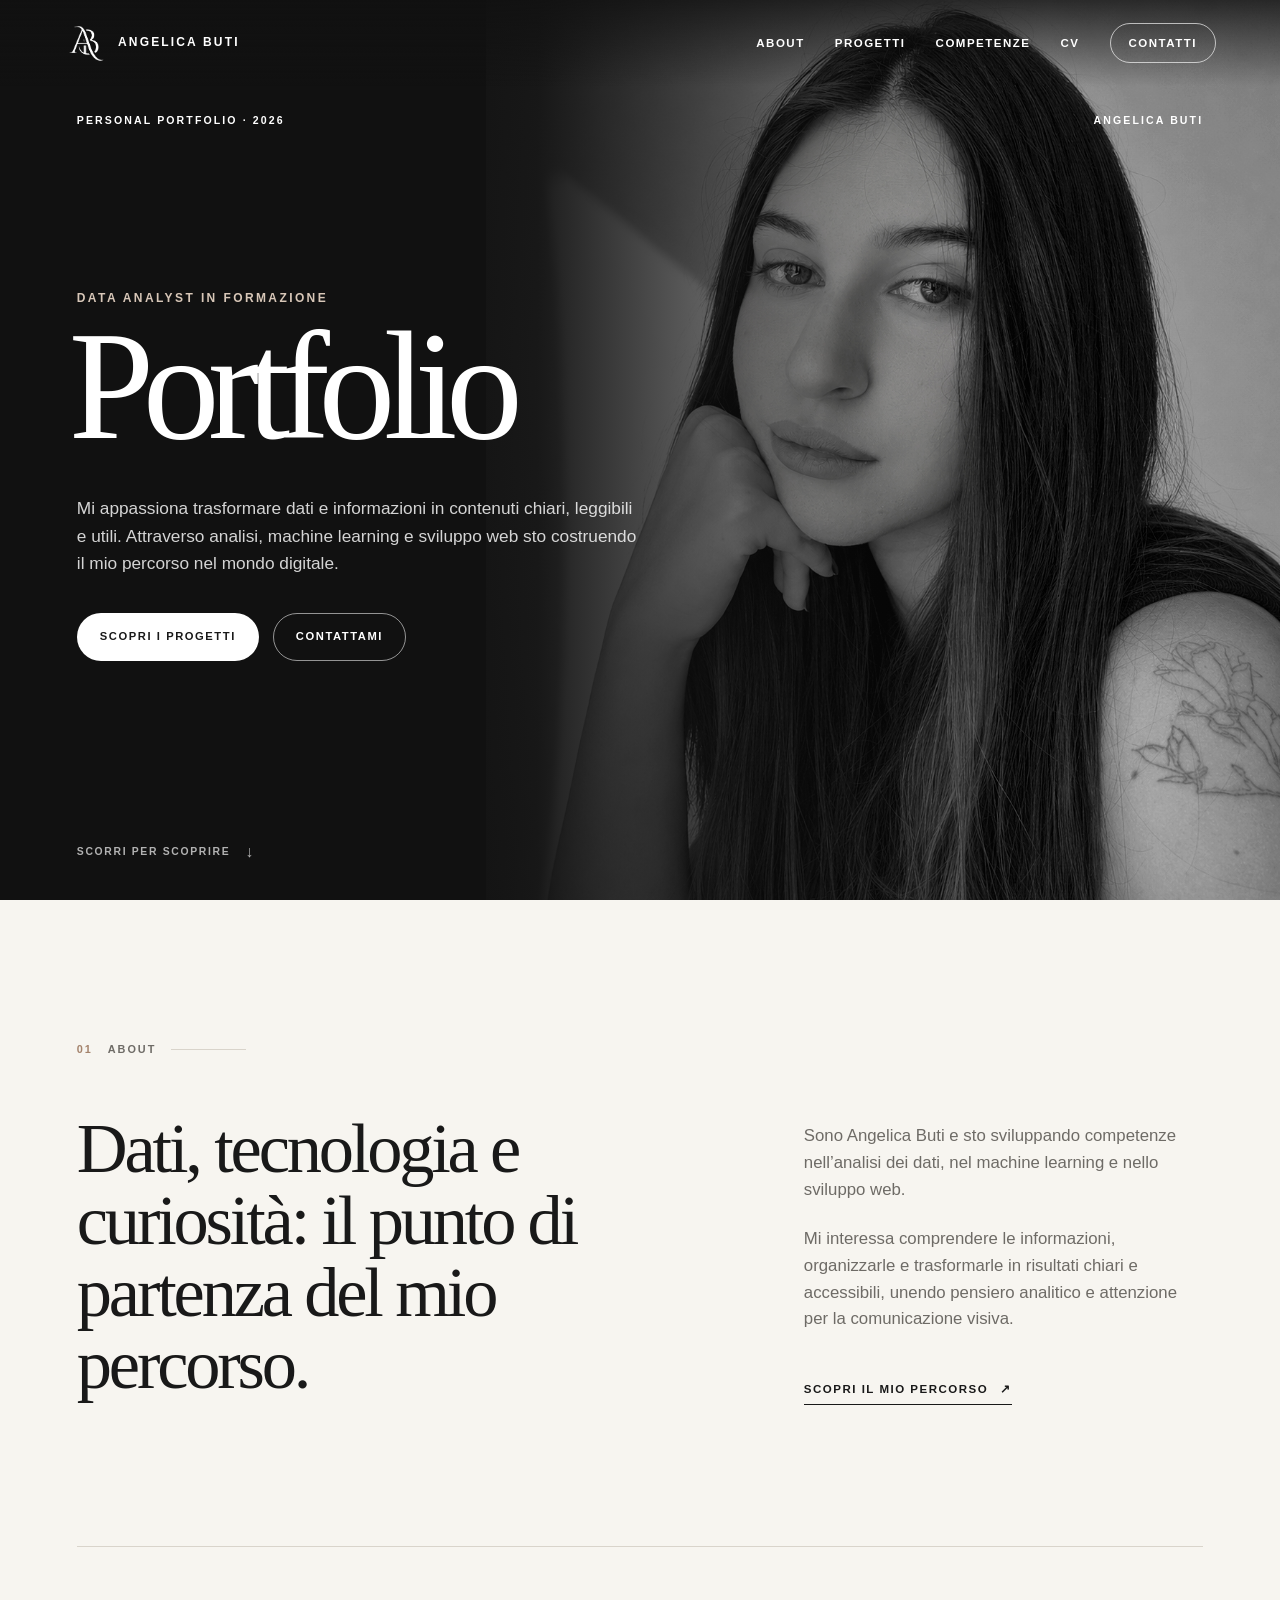
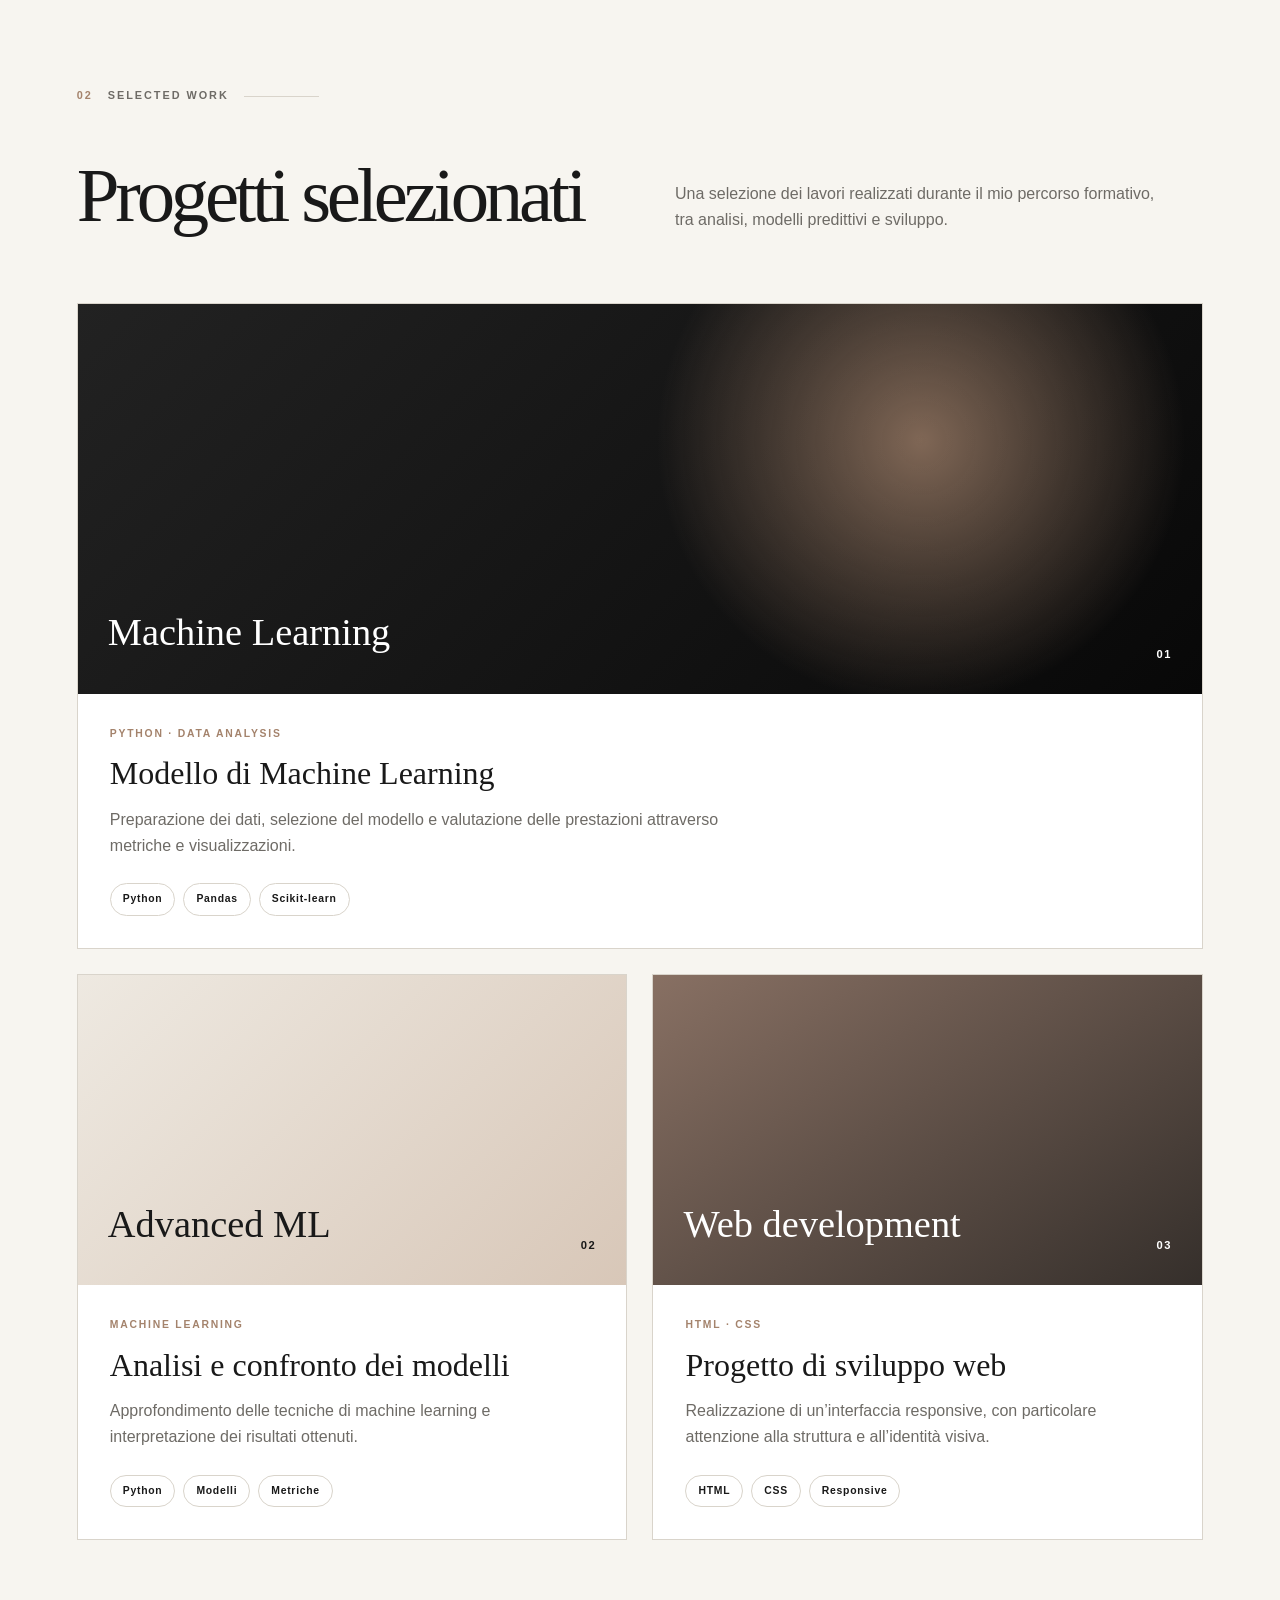
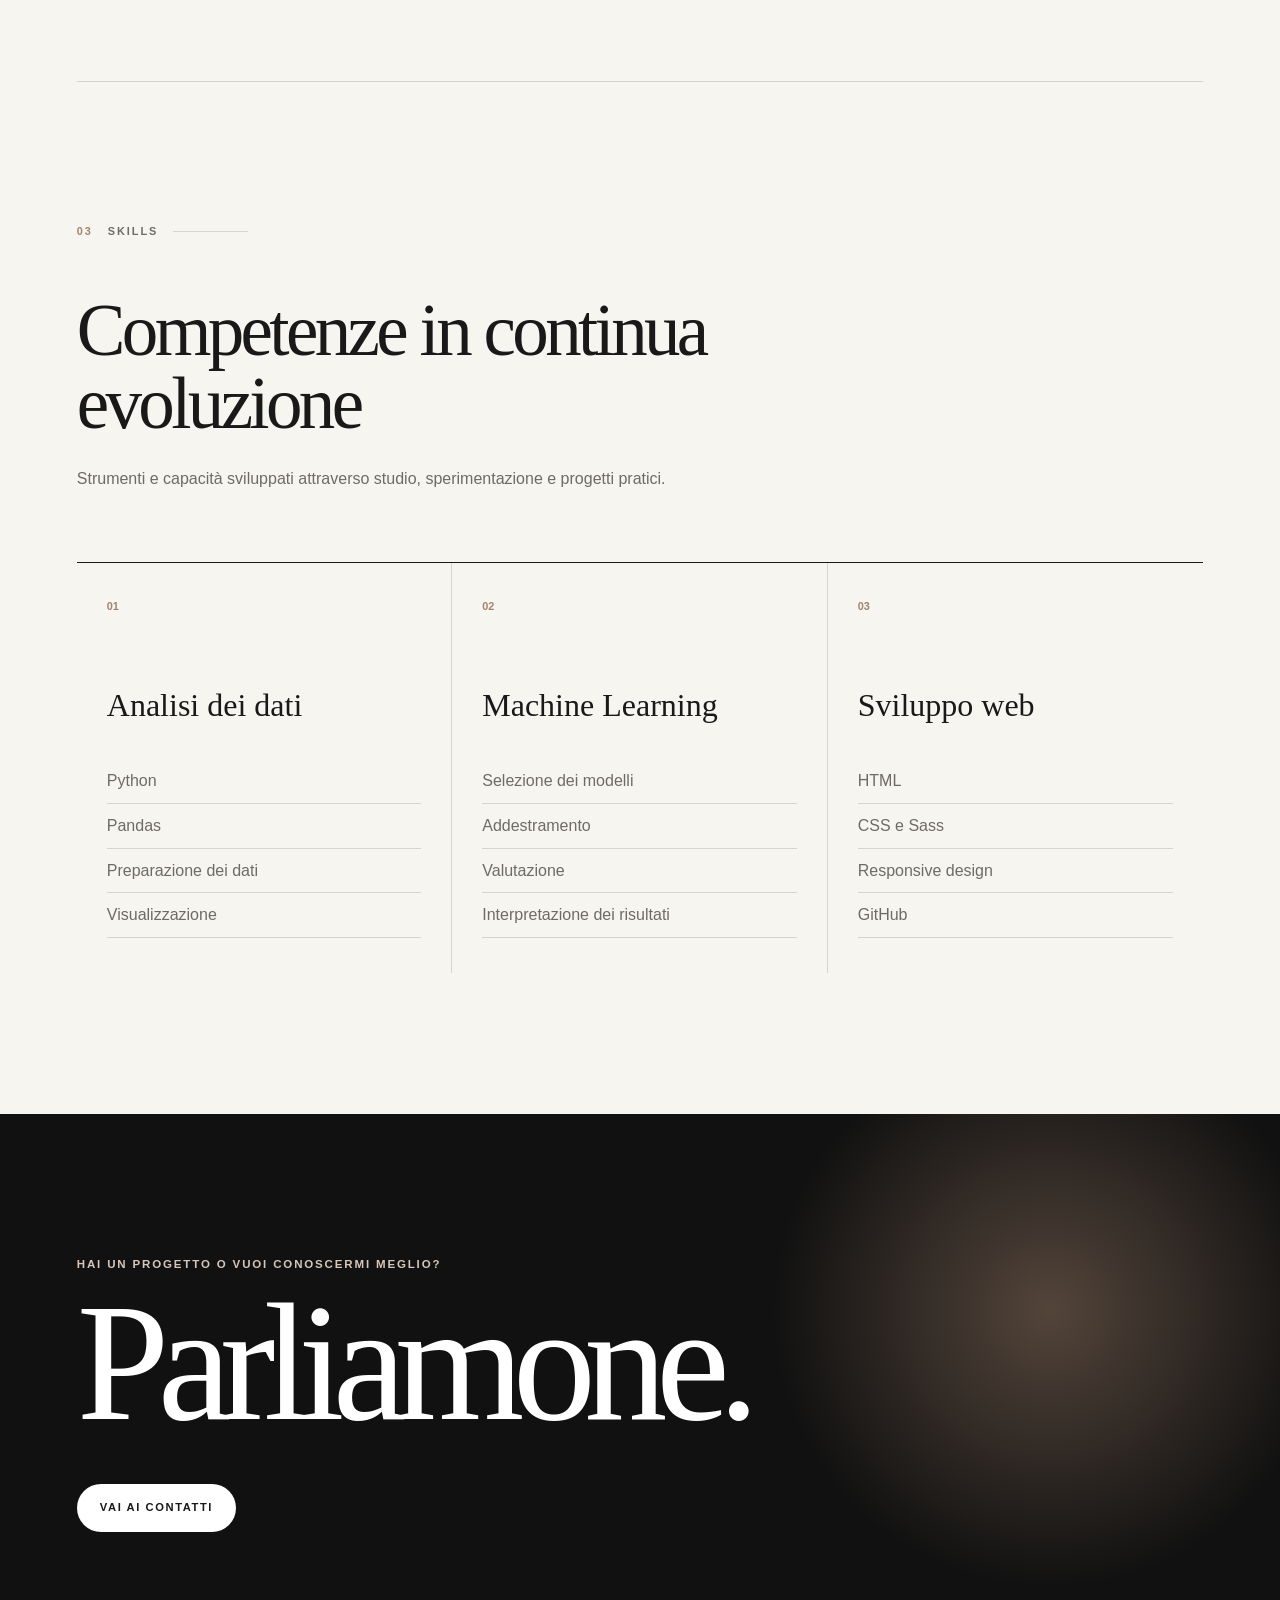
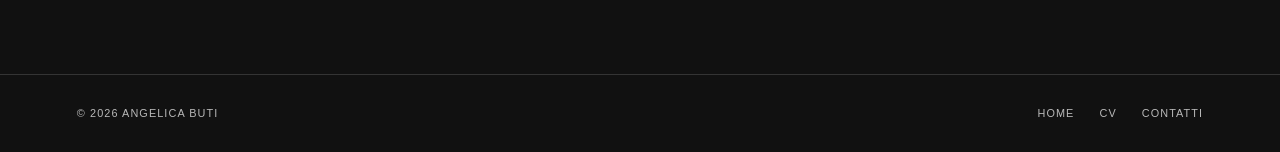
==== index.html @ a1097366 "Caricamento iniziale del portfolio" ====
<!DOCTYPE html>
<html lang="it">
<head>
  <meta charset="UTF-8">
  <meta name="viewport" content="width=device-width, initial-scale=1.0">

  <meta
    name="description"
    content="Portfolio personale di Angelica Buti: progetti di analisi dei dati, machine learning e sviluppo web."
  >

  <meta property="og:title" content="Portfolio | Angelica Buti">
  <meta
    property="og:description"
    content="Scopri il percorso, i progetti e le competenze di Angelica Buti."
  >
  <meta property="og:type" content="website">
  <meta property="og:image" content="img/foto-angelica.jpg">

  <title>Portfolio | Angelica Buti</title>

  <link rel="icon" type="image/png" href="img/favicon.png">
  <link rel="stylesheet" href="css/style.css">
</head>

<body class="home-page">

  <header class="site-header">

    <a class="brand" href="index.html" aria-label="Torna alla Home">
  <img src="img/logo-ab.png" alt="">
  <span>Angelica Buti</span>
</a>

    <nav class="nav-links" aria-label="Navigazione principale">
      <a href="#chi-sono">About</a>
      <a href="#progetti">Progetti</a>
      <a href="#competenze">Competenze</a>
      <a href="cv.html">CV</a>
      <a class="nav-contact" href="contatti.html">Contatti</a>
    </nav>

  </header>

  <main>

    <!-- Introduzione -->
    <section class="hero" id="home">

      <div class="hero-photo">
        <img
          src="img/foto-angelica.jpg"
          alt="Ritratto in bianco e nero di Angelica Buti"
        >
      </div>

      <div class="hero-shade"></div>

      <div class="hero-top hero-top-left">
        Personal Portfolio · 2026
      </div>

      <div class="hero-top hero-top-right">
        Angelica Buti
      </div>

      <div class="hero-content">

        <p class="hero-role">Data Analyst in formazione</p>

        <h1>Portfolio</h1>

        <p class="hero-description">
          Mi appassiona trasformare dati e informazioni in contenuti
          chiari, leggibili e utili. Attraverso analisi, machine learning
          e sviluppo web sto costruendo il mio percorso nel mondo digitale.
        </p>

        <div class="hero-actions">
          <a class="button button-light" href="#progetti">
            Scopri i progetti
          </a>

          <a class="button button-outline" href="contatti.html">
            Contattami
          </a>
        </div>

      </div>

      <a class="hero-scroll" href="#chi-sono">
        Scorri per scoprire
        <span aria-hidden="true">↓</span>
      </a>

    </section>

    <!-- Chi sono -->
    <section class="about section-container" id="chi-sono">

      <div class="section-label">
        <span>01</span>
        About
      </div>

      <div class="about-grid">

        <h2>
          Dati, tecnologia e curiosità:
          il punto di partenza del mio percorso.
        </h2>

        <div class="about-copy">
          <p>
            Sono Angelica Buti e sto sviluppando competenze nell’analisi
            dei dati, nel machine learning e nello sviluppo web.
          </p>

          <p>
            Mi interessa comprendere le informazioni, organizzarle e
            trasformarle in risultati chiari e accessibili, unendo
            pensiero analitico e attenzione per la comunicazione visiva.
          </p>

          <a class="text-link" href="cv.html">
            Scopri il mio percorso
            <span aria-hidden="true">↗</span>
          </a>
        </div>

      </div>

    </section>

    <!-- Progetti -->
    <section class="projects section-container" id="progetti">

      <div class="section-heading">

        <div class="section-label">
          <span>02</span>
          Selected work
        </div>

        <h2>Progetti selezionati</h2>

        <p>
          Una selezione dei lavori realizzati durante il mio percorso
          formativo, tra analisi, modelli predittivi e sviluppo.
        </p>

      </div>

      <div class="projects-grid">

        <article class="project-card project-card-large">

          <div class="project-visual project-visual-dark">
            <span>Machine Learning</span>
            <strong>01</strong>
          </div>

          <div class="project-content">
            <p class="project-category">Python · Data analysis</p>

            <h3>Modello di Machine Learning</h3>

            <p>
              Preparazione dei dati, selezione del modello e valutazione
              delle prestazioni attraverso metriche e visualizzazioni.
            </p>

            <div class="project-tags">
              <span>Python</span>
              <span>Pandas</span>
              <span>Scikit-learn</span>
            </div>
          </div>

        </article>

        <article class="project-card">

          <div class="project-visual project-visual-light">
            <span>Advanced ML</span>
            <strong>02</strong>
          </div>

          <div class="project-content">
            <p class="project-category">Machine learning</p>

            <h3>Analisi e confronto dei modelli</h3>

            <p>
              Approfondimento delle tecniche di machine learning e
              interpretazione dei risultati ottenuti.
            </p>

            <div class="project-tags">
              <span>Python</span>
              <span>Modelli</span>
              <span>Metriche</span>
            </div>
          </div>

        </article>

        <article class="project-card">

          <div class="project-visual project-visual-accent">
            <span>Web development</span>
            <strong>03</strong>
          </div>

          <div class="project-content">
            <p class="project-category">HTML · CSS</p>

            <h3>Progetto di sviluppo web</h3>

            <p>
              Realizzazione di un’interfaccia responsive, con particolare
              attenzione alla struttura e all’identità visiva.
            </p>

            <div class="project-tags">
              <span>HTML</span>
              <span>CSS</span>
              <span>Responsive</span>
            </div>
          </div>

        </article>

      </div>

    </section>

    <!-- Competenze -->
    <section class="skills section-container" id="competenze">

      <div class="section-label">
        <span>03</span>
        Skills
      </div>

      <div class="skills-heading">
        <h2>Competenze in continua evoluzione</h2>

        <p>
          Strumenti e capacità sviluppati attraverso studio,
          sperimentazione e progetti pratici.
        </p>
      </div>

      <div class="skills-grid">

        <article class="skill-group">
          <p>01</p>
          <h3>Analisi dei dati</h3>

          <ul>
            <li>Python</li>
            <li>Pandas</li>
            <li>Preparazione dei dati</li>
            <li>Visualizzazione</li>
          </ul>
        </article>

        <article class="skill-group">
          <p>02</p>
          <h3>Machine Learning</h3>

          <ul>
            <li>Selezione dei modelli</li>
            <li>Addestramento</li>
            <li>Valutazione</li>
            <li>Interpretazione dei risultati</li>
          </ul>
        </article>

        <article class="skill-group">
          <p>03</p>
          <h3>Sviluppo web</h3>

          <ul>
            <li>HTML</li>
            <li>CSS e Sass</li>
            <li>Responsive design</li>
            <li>GitHub</li>
          </ul>
        </article>

      </div>

    </section>

    <!-- Invito al contatto -->
    <section class="contact-banner">

      <p>Hai un progetto o vuoi conoscermi meglio?</p>

      <h2>Parliamone.</h2>

      <a class="button button-light" href="contatti.html">
        Vai ai contatti
      </a>

    </section>

  </main>

  <footer class="site-footer">

    <p>© 2026 Angelica Buti</p>

    <div>
      <a href="index.html">Home</a>
      <a href="cv.html">CV</a>
      <a href="contatti.html">Contatti</a>
    </div>

  </footer>

</body>
</html>
---- css/style.css ----
* {
  margin: 0;
  padding: 0;
  box-sizing: border-box;
}

html {
  scroll-behavior: smooth;
  scroll-padding-top: 90px;
}

body {
  min-width: 320px;
  color: #191919;
  background-color: #f7f5f0;
  font-family: Arial, Helvetica, sans-serif;
  line-height: 1.6;
  overflow-x: hidden;
}

img {
  display: block;
  max-width: 100%;
}

a {
  color: inherit;
  text-decoration: none;
}

button,
input,
textarea {
  font: inherit;
}

::-moz-selection {
  color: #ffffff;
  background-color: #a4836c;
}

::selection {
  color: #ffffff;
  background-color: #a4836c;
}

.site-header {
  position: fixed;
  top: 0;
  left: 0;
  z-index: 1000;
  width: 100%;
  min-height: 86px;
  padding: 20px 5vw;
  display: flex;
  align-items: center;
  justify-content: space-between;
  gap: 30px;
  color: #ffffff;
  background: linear-gradient(to bottom, rgba(17, 17, 17, 0.78), rgba(17, 17, 17, 0));
}
.site-header .brand {
  display: flex;
  align-items: center;
  gap: 10px;
  font-size: 0.75rem;
  font-weight: bold;
  letter-spacing: 0.18em;
  text-transform: uppercase;
}
.site-header .brand img {
  width: 44px;
  height: 44px;
  -o-object-fit: contain;
     object-fit: contain;
  border-radius: 0;
}
.site-header .nav-links {
  display: flex;
  align-items: center;
  gap: 30px;
}
.site-header .nav-links a {
  position: relative;
  padding: 8px 0;
  font-size: 0.72rem;
  font-weight: bold;
  letter-spacing: 0.13em;
  text-transform: uppercase;
  transition: color 0.3s ease, background-color 0.3s ease, border-color 0.3s ease, transform 0.3s ease, opacity 0.3s ease;
}
.site-header .nav-links a::after {
  content: "";
  position: absolute;
  left: 0;
  bottom: 1px;
  width: 100%;
  height: 1px;
  background-color: currentColor;
  transform: scaleX(0);
  transform-origin: right;
  transition: transform 0.3s ease;
}
.site-header .nav-links a:hover::after {
  transform: scaleX(1);
  transform-origin: left;
}
.site-header .nav-links .nav-contact {
  padding: 10px 18px;
  border: 1px solid rgba(255, 255, 255, 0.65);
  border-radius: 100px;
}
.site-header .nav-links .nav-contact::after {
  display: none;
}
.site-header .nav-links .nav-contact:hover {
  color: #191919;
  background-color: #ffffff;
}

.hero {
  position: relative;
  isolation: isolate;
  overflow: hidden;
  min-height: 100vh;
  min-height: 100svh;
  display: flex;
  align-items: center;
  color: #ffffff;
  background-color: #111111;
}
.hero .hero-photo {
  position: absolute;
  inset: 0 0 0 38%;
  z-index: -3;
}
.hero .hero-photo img {
  width: 100%;
  height: 100%;
  -o-object-fit: cover;
     object-fit: cover;
  -o-object-position: center 28%;
     object-position: center 28%;
  filter: contrast(1.04);
}
.hero .hero-shade {
  position: absolute;
  inset: 0;
  z-index: -2;
  background: linear-gradient(90deg, #111111 0%, #111111 31%, rgba(17, 17, 17, 0.95) 42%, rgba(17, 17, 17, 0.56) 59%, rgba(17, 17, 17, 0.08) 82%);
}
.hero .hero-top {
  position: absolute;
  top: 112px;
  font-size: 0.66rem;
  font-weight: bold;
  letter-spacing: 0.2em;
  text-transform: uppercase;
}
.hero .hero-top-left {
  left: 6vw;
}
.hero .hero-top-right {
  right: 6vw;
}
.hero .hero-content {
  width: min(48%, 690px);
  margin-left: 6vw;
  padding: 150px 0 100px;
}
.hero .hero-content .hero-role {
  margin-bottom: 16px;
  color: #d8c7b8;
  font-size: 0.75rem;
  font-weight: bold;
  letter-spacing: 0.2em;
  text-transform: uppercase;
}
.hero .hero-content h1 {
  margin-left: -8px;
  font-family: Georgia, "Times New Roman", serif;
  font-size: clamp(5rem, 12vw, 10.5rem);
  font-weight: normal;
  line-height: 0.82;
  letter-spacing: -0.075em;
}
.hero .hero-content .hero-description {
  max-width: 570px;
  margin-top: 45px;
  color: rgba(255, 255, 255, 0.82);
  font-size: clamp(1rem, 1.35vw, 1.2rem);
}
.hero .hero-actions {
  display: flex;
  flex-wrap: wrap;
  gap: 14px;
  margin-top: 35px;
}
.hero .hero-scroll {
  position: absolute;
  left: 6vw;
  bottom: 35px;
  display: flex;
  align-items: center;
  gap: 15px;
  color: rgba(255, 255, 255, 0.68);
  font-size: 0.65rem;
  font-weight: bold;
  letter-spacing: 0.16em;
  text-transform: uppercase;
}
.hero .hero-scroll span {
  font-size: 1rem;
}

.button {
  min-height: 48px;
  padding: 12px 22px;
  display: inline-flex;
  align-items: center;
  justify-content: center;
  border: 1px solid transparent;
  border-radius: 100px;
  font-size: 0.7rem;
  font-weight: bold;
  letter-spacing: 0.14em;
  text-transform: uppercase;
  transition: color 0.3s ease, background-color 0.3s ease, border-color 0.3s ease, transform 0.3s ease, opacity 0.3s ease;
}
.button:hover {
  transform: translateY(-3px);
}

.button-light {
  color: #191919;
  background-color: #ffffff;
}
.button-light:hover {
  background-color: #d8c7b8;
}

.button-outline {
  color: #ffffff;
  border-color: rgba(255, 255, 255, 0.55);
}
.button-outline:hover {
  color: #191919;
  background-color: #ffffff;
  border-color: #ffffff;
}

.section-container {
  width: min(88%, 1200px);
  margin-inline: auto;
  padding-block: clamp(90px, 11vw, 160px);
}

.section-label {
  display: flex;
  align-items: center;
  gap: 15px;
  margin-bottom: 55px;
  color: #6e6b66;
  font-size: 0.68rem;
  font-weight: bold;
  letter-spacing: 0.18em;
  text-transform: uppercase;
}
.section-label span {
  color: #a4836c;
}
.section-label::after {
  content: "";
  width: 75px;
  height: 1px;
  background-color: #d9d4cb;
}

.text-link {
  display: inline-flex;
  align-items: center;
  gap: 12px;
  margin-top: 25px;
  padding-bottom: 5px;
  border-bottom: 1px solid #191919;
  font-size: 0.72rem;
  font-weight: bold;
  letter-spacing: 0.13em;
  text-transform: uppercase;
  transition: color 0.3s ease, background-color 0.3s ease, border-color 0.3s ease, transform 0.3s ease, opacity 0.3s ease;
}
.text-link:hover {
  color: #a4836c;
  border-color: #a4836c;
}

.about .about-grid {
  display: grid;
  grid-template-columns: 1.2fr 0.8fr;
  gap: clamp(60px, 10vw, 150px);
  align-items: start;
}
.about .about-grid h2 {
  max-width: 730px;
  font-family: Georgia, "Times New Roman", serif;
  font-size: clamp(2.7rem, 5.5vw, 5.6rem);
  font-weight: normal;
  line-height: 1.02;
  letter-spacing: -0.045em;
}
.about .about-copy {
  padding-top: 10px;
}
.about .about-copy p {
  margin-bottom: 22px;
  color: #6e6b66;
  font-size: 1.05rem;
}

.projects {
  border-top: 1px solid #d9d4cb;
}
.projects .section-heading {
  display: grid;
  grid-template-columns: 1fr 1fr;
  -moz-column-gap: 70px;
       column-gap: 70px;
  margin-bottom: 70px;
}
.projects .section-heading .section-label {
  grid-column: 1/-1;
}
.projects .section-heading h2 {
  font-family: Georgia, "Times New Roman", serif;
  font-size: clamp(3.2rem, 6vw, 6.3rem);
  font-weight: normal;
  line-height: 0.95;
  letter-spacing: -0.055em;
}
.projects .section-heading > p {
  align-self: end;
  max-width: 500px;
  color: #6e6b66;
}

.projects-grid {
  display: grid;
  grid-template-columns: repeat(2, 1fr);
  gap: 25px;
}
.projects-grid .project-card-large {
  grid-column: 1/-1;
}
.projects-grid .project-card-large .project-visual {
  min-height: 390px;
}

.project-card {
  overflow: hidden;
  background-color: #ffffff;
  border: 1px solid #d9d4cb;
  transition: color 0.3s ease, background-color 0.3s ease, border-color 0.3s ease, transform 0.3s ease, opacity 0.3s ease;
}
.project-card:hover {
  transform: translateY(-7px);
  box-shadow: 0 24px 55px rgba(25, 25, 25, 0.1);
}
.project-card .project-visual {
  min-height: 310px;
  padding: 30px;
  display: flex;
  align-items: flex-end;
  justify-content: space-between;
}
.project-card .project-visual span {
  font-family: Georgia, "Times New Roman", serif;
  font-size: clamp(1.7rem, 3vw, 3.4rem);
}
.project-card .project-visual strong {
  font-size: 0.7rem;
  letter-spacing: 0.15em;
}
.project-card .project-visual-dark {
  color: #ffffff;
  background: radial-gradient(circle at 75% 35%, rgba(164, 131, 108, 0.75), transparent 30%), linear-gradient(135deg, #222222, #080808);
}
.project-card .project-visual-light {
  color: #191919;
  background: linear-gradient(135deg, #eee9e1, #d8c7b8);
}
.project-card .project-visual-accent {
  color: #ffffff;
  background: linear-gradient(145deg, #887063, #352f2b);
}
.project-card .project-content {
  padding: 32px;
}
.project-card .project-content .project-category {
  margin-bottom: 14px;
  color: #a4836c;
  font-size: 0.65rem;
  font-weight: bold;
  letter-spacing: 0.17em;
  text-transform: uppercase;
}
.project-card .project-content h3 {
  margin-bottom: 15px;
  font-family: Georgia, "Times New Roman", serif;
  font-size: clamp(1.7rem, 2.5vw, 2.6rem);
  font-weight: normal;
  line-height: 1.12;
}
.project-card .project-content > p {
  max-width: 650px;
  color: #6e6b66;
}
.project-card .project-tags {
  display: flex;
  flex-wrap: wrap;
  gap: 8px;
  margin-top: 25px;
}
.project-card .project-tags span {
  padding: 7px 12px;
  border: 1px solid #d9d4cb;
  border-radius: 100px;
  font-size: 0.65rem;
  font-weight: bold;
  letter-spacing: 0.07em;
}

.skills {
  border-top: 1px solid #d9d4cb;
}
.skills .skills-heading {
  max-width: 820px;
  margin-bottom: 70px;
}
.skills .skills-heading h2 {
  margin-bottom: 25px;
  font-family: Georgia, "Times New Roman", serif;
  font-size: clamp(3rem, 5.7vw, 5.8rem);
  font-weight: normal;
  line-height: 1;
  letter-spacing: -0.05em;
}
.skills .skills-heading p {
  max-width: 600px;
  color: #6e6b66;
}

.skills-grid {
  display: grid;
  grid-template-columns: repeat(3, 1fr);
  border-top: 1px solid #191919;
}
.skills-grid .skill-group {
  min-height: 350px;
  padding: 35px 30px;
  border-right: 1px solid #d9d4cb;
}
.skills-grid .skill-group:last-child {
  border-right: none;
}
.skills-grid .skill-group > p {
  margin-bottom: 65px;
  color: #a4836c;
  font-size: 0.68rem;
  font-weight: bold;
}
.skills-grid .skill-group h3 {
  margin-bottom: 28px;
  font-family: Georgia, "Times New Roman", serif;
  font-size: 2rem;
  font-weight: normal;
}
.skills-grid .skill-group ul {
  list-style: none;
}
.skills-grid .skill-group ul li {
  padding: 9px 0;
  color: #6e6b66;
  border-bottom: 1px solid #d9d4cb;
}

.contact-banner {
  min-height: 560px;
  padding: 90px 6vw;
  display: flex;
  flex-direction: column;
  align-items: flex-start;
  justify-content: center;
  color: #ffffff;
  background: radial-gradient(circle at 82% 35%, rgba(164, 131, 108, 0.45), transparent 25%), #111111;
}
.contact-banner > p {
  margin-bottom: 15px;
  color: #d8c7b8;
  font-size: 0.72rem;
  font-weight: bold;
  letter-spacing: 0.16em;
  text-transform: uppercase;
}
.contact-banner h2 {
  margin-bottom: 45px;
  font-family: Georgia, "Times New Roman", serif;
  font-size: clamp(5rem, 13vw, 11rem);
  font-weight: normal;
  line-height: 0.9;
  letter-spacing: -0.07em;
}

.site-footer {
  padding: 30px 6vw;
  display: flex;
  align-items: center;
  justify-content: space-between;
  gap: 30px;
  color: rgba(255, 255, 255, 0.7);
  background-color: #111111;
  border-top: 1px solid rgba(255, 255, 255, 0.15);
  font-size: 0.68rem;
  letter-spacing: 0.1em;
  text-transform: uppercase;
}
.site-footer div {
  display: flex;
  gap: 25px;
}
.site-footer a {
  transition: color 0.3s ease, background-color 0.3s ease, border-color 0.3s ease, transform 0.3s ease, opacity 0.3s ease;
}
.site-footer a:hover {
  color: #ffffff;
}

body:not(.home-page) {
  background-color: #f7f5f0;
}
body:not(.home-page) > header {
  position: sticky;
  top: 0;
  z-index: 1000;
  background-color: rgba(247, 245, 240, 0.94);
  border-bottom: 1px solid #d9d4cb;
  backdrop-filter: blur(12px);
}
body:not(.home-page) > header nav {
  width: min(88%, 1200px);
  margin-inline: auto;
  min-height: 82px;
  display: flex;
  align-items: center;
  justify-content: flex-end;
  gap: 32px;
}
body:not(.home-page) > header nav a {
  font-size: 0.72rem;
  font-weight: bold;
  letter-spacing: 0.12em;
  text-transform: uppercase;
  transition: color 0.3s ease, background-color 0.3s ease, border-color 0.3s ease, transform 0.3s ease, opacity 0.3s ease;
}
body:not(.home-page) > header nav a:hover {
  color: #a4836c;
}
body:not(.home-page) main {
  width: min(88%, 1200px);
  margin-inline: auto;
  padding: 75px 0 110px;
}
body:not(.home-page) main section {
  padding: 50px 0;
  border-bottom: 1px solid #d9d4cb;
}
body:not(.home-page) main h1,
body:not(.home-page) main h2,
body:not(.home-page) main h3 {
  font-family: Georgia, "Times New Roman", serif;
  font-weight: normal;
}
body:not(.home-page) main h1 {
  margin-bottom: 25px;
  font-size: clamp(3.8rem, 8vw, 7.5rem);
  line-height: 0.95;
  letter-spacing: -0.055em;
}
body:not(.home-page) main h2 {
  margin-bottom: 25px;
  font-size: clamp(2.3rem, 4vw, 4rem);
  line-height: 1;
}
body:not(.home-page) main h3 {
  margin: 28px 0 10px;
  font-size: 1.55rem;
}
body:not(.home-page) main p {
  max-width: 850px;
  color: #6e6b66;
  font-size: 1.03rem;
}
body:not(.home-page) main ul {
  display: grid;
  grid-template-columns: repeat(auto-fit, minmax(180px, 1fr));
  gap: 10px;
  margin-top: 25px;
  list-style: none;
}
body:not(.home-page) main ul li {
  padding: 14px 0;
  border-bottom: 1px solid #d9d4cb;
}
body:not(.home-page) > footer {
  padding: 28px;
  color: #ffffff;
  text-align: center;
  background-color: #111111;
}

form {
  max-width: 760px;
  margin-top: 35px;
  display: grid;
  gap: 25px;
}
form div {
  display: grid;
  gap: 9px;
}
form label {
  font-size: 0.7rem;
  font-weight: bold;
  letter-spacing: 0.11em;
  text-transform: uppercase;
}
form input,
form textarea {
  width: 100%;
  padding: 16px 0;
  color: #191919;
  background-color: transparent;
  border: none;
  border-bottom: 1px solid #6e6b66;
  border-radius: 0;
  outline: none;
  transition: color 0.3s ease, background-color 0.3s ease, border-color 0.3s ease, transform 0.3s ease, opacity 0.3s ease;
}
form input:focus,
form textarea:focus {
  border-color: #a4836c;
}
form textarea {
  resize: vertical;
}
form button {
  width: -moz-fit-content;
  width: fit-content;
  margin-top: 15px;
  padding: 14px 25px;
  color: #ffffff;
  background-color: #191919;
  border: 1px solid #191919;
  border-radius: 100px;
  cursor: pointer;
  font-size: 0.7rem;
  font-weight: bold;
  letter-spacing: 0.13em;
  text-transform: uppercase;
  transition: color 0.3s ease, background-color 0.3s ease, border-color 0.3s ease, transform 0.3s ease, opacity 0.3s ease;
}
form button:hover {
  color: #191919;
  background-color: transparent;
}

@media screen and (max-width: 950px) {
  .site-header .nav-links {
    gap: 18px;
  }
  .hero .hero-photo {
    inset: 0 0 0 25%;
  }
  .hero .hero-shade {
    background: linear-gradient(90deg, #111111 0%, rgba(17, 17, 17, 0.96) 38%, rgba(17, 17, 17, 0.5) 72%, rgba(17, 17, 17, 0.18) 100%);
  }
  .hero .hero-content {
    width: 60%;
  }
  .about .about-grid {
    grid-template-columns: 1fr;
    gap: 45px;
  }
  .projects .section-heading {
    grid-template-columns: 1fr;
    gap: 30px;
  }
  .skills-grid {
    grid-template-columns: 1fr;
  }
  .skills-grid .skill-group {
    min-height: auto;
    border-right: none;
    border-bottom: 1px solid #d9d4cb;
  }
  .skills-grid .skill-group > p {
    margin-bottom: 30px;
  }
}
@media screen and (max-width: 700px) {
  html {
    scroll-padding-top: 75px;
  }
  .site-header {
    min-height: 72px;
    padding: 14px 5vw;
    background-color: rgba(17, 17, 17, 0.88);
    backdrop-filter: blur(10px);
  }
  .site-header .brand span {
    display: none;
  }
  .site-header .brand img {
    width: 40px;
    height: 40px;
  }
  .site-header .nav-links {
    gap: 14px;
  }
  .site-header .nav-links a {
    font-size: 0.6rem;
  }
  .site-header .nav-links a[href="#chi-sono"],
  .site-header .nav-links a[href="#competenze"] {
    display: none;
  }
  .site-header .nav-links .nav-contact {
    padding: 8px 12px;
  }
  .hero {
    align-items: flex-end;
  }
  .hero .hero-photo {
    inset: 0;
  }
  .hero .hero-photo img {
    -o-object-position: 58% center;
       object-position: 58% center;
  }
  .hero .hero-shade {
    background: linear-gradient(to top, #111111 0%, rgba(17, 17, 17, 0.94) 35%, rgba(17, 17, 17, 0.55) 72%, rgba(17, 17, 17, 0.35) 100%);
  }
  .hero .hero-top {
    top: 92px;
  }
  .hero .hero-top-right {
    display: none;
  }
  .hero .hero-content {
    width: auto;
    margin: 0;
    padding: 180px 6vw 105px;
  }
  .hero .hero-content h1 {
    font-size: clamp(4.7rem, 24vw, 7rem);
  }
  .hero .hero-content .hero-description {
    margin-top: 30px;
  }
  .hero .hero-scroll {
    display: none;
  }
  .section-container {
    width: 88%;
    padding-block: 85px;
  }
  .section-label {
    margin-bottom: 38px;
  }
  .projects-grid {
    grid-template-columns: 1fr;
  }
  .projects-grid .project-card-large {
    grid-column: auto;
  }
  .projects-grid .project-card-large .project-visual,
  .projects-grid .project-card .project-visual {
    min-height: 250px;
  }
  .project-card .project-content {
    padding: 25px;
  }
  .contact-banner {
    min-height: 470px;
    padding: 75px 6vw;
  }
  .site-footer {
    align-items: flex-start;
    flex-direction: column;
  }
  .site-footer div {
    flex-wrap: wrap;
  }
  body:not(.home-page) > header nav {
    min-height: 72px;
    justify-content: center;
    gap: 20px;
  }
  body:not(.home-page) > header nav a {
    font-size: 0.65rem;
  }
  body:not(.home-page) main {
    width: 88%;
    padding-top: 55px;
  }
  body:not(.home-page) main section {
    padding: 38px 0;
  }
}
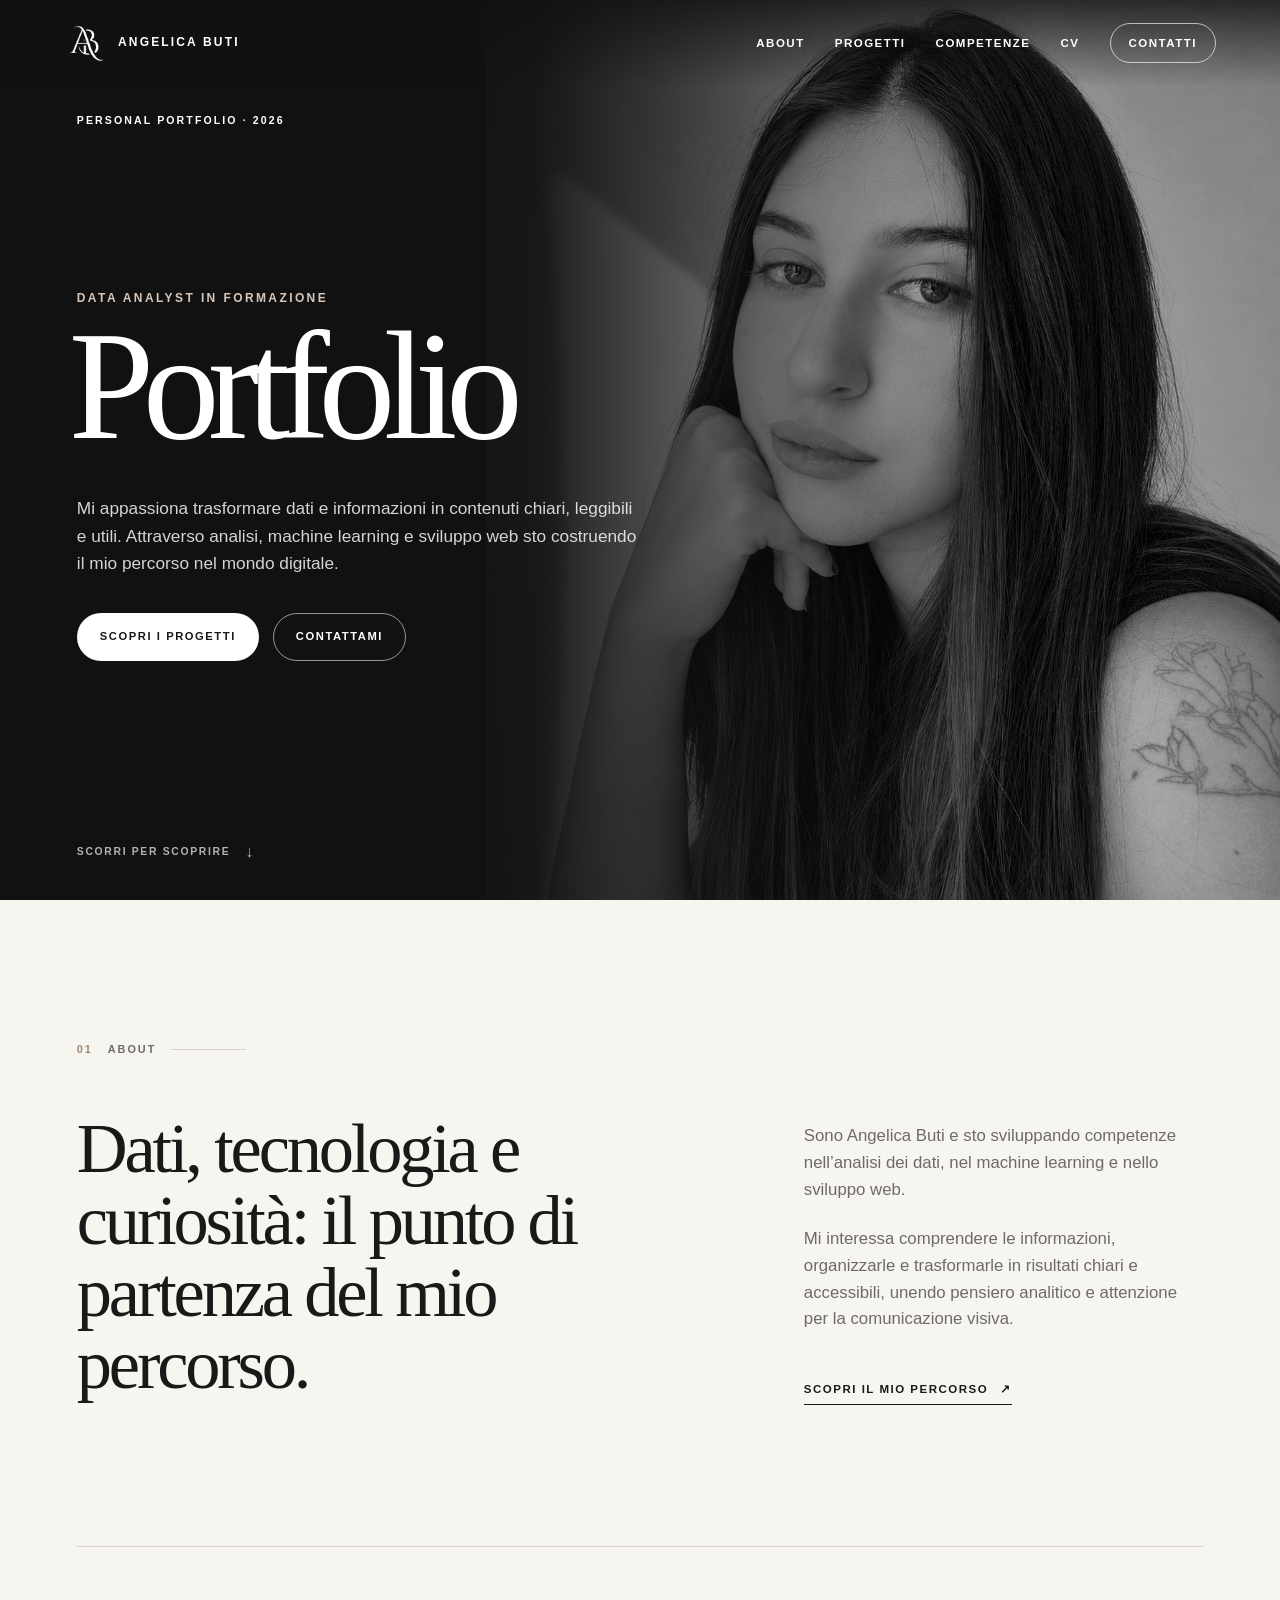
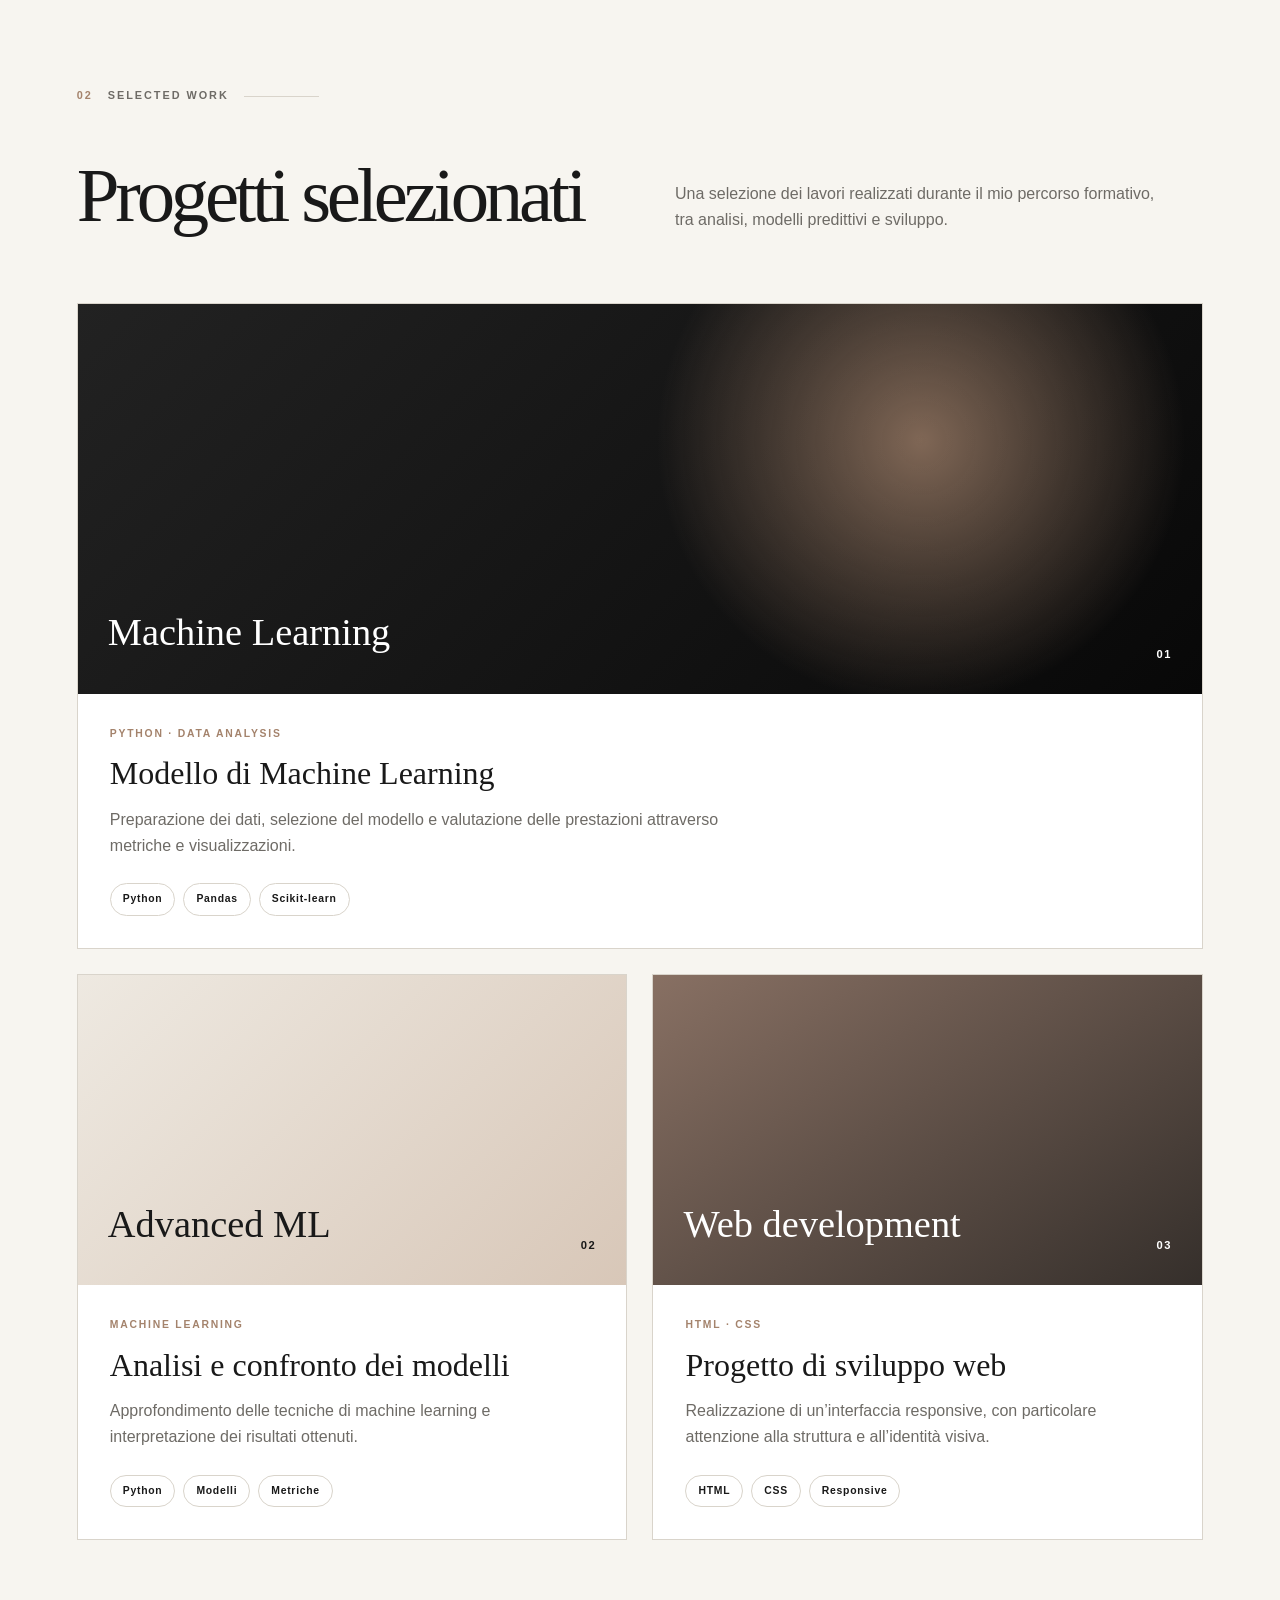
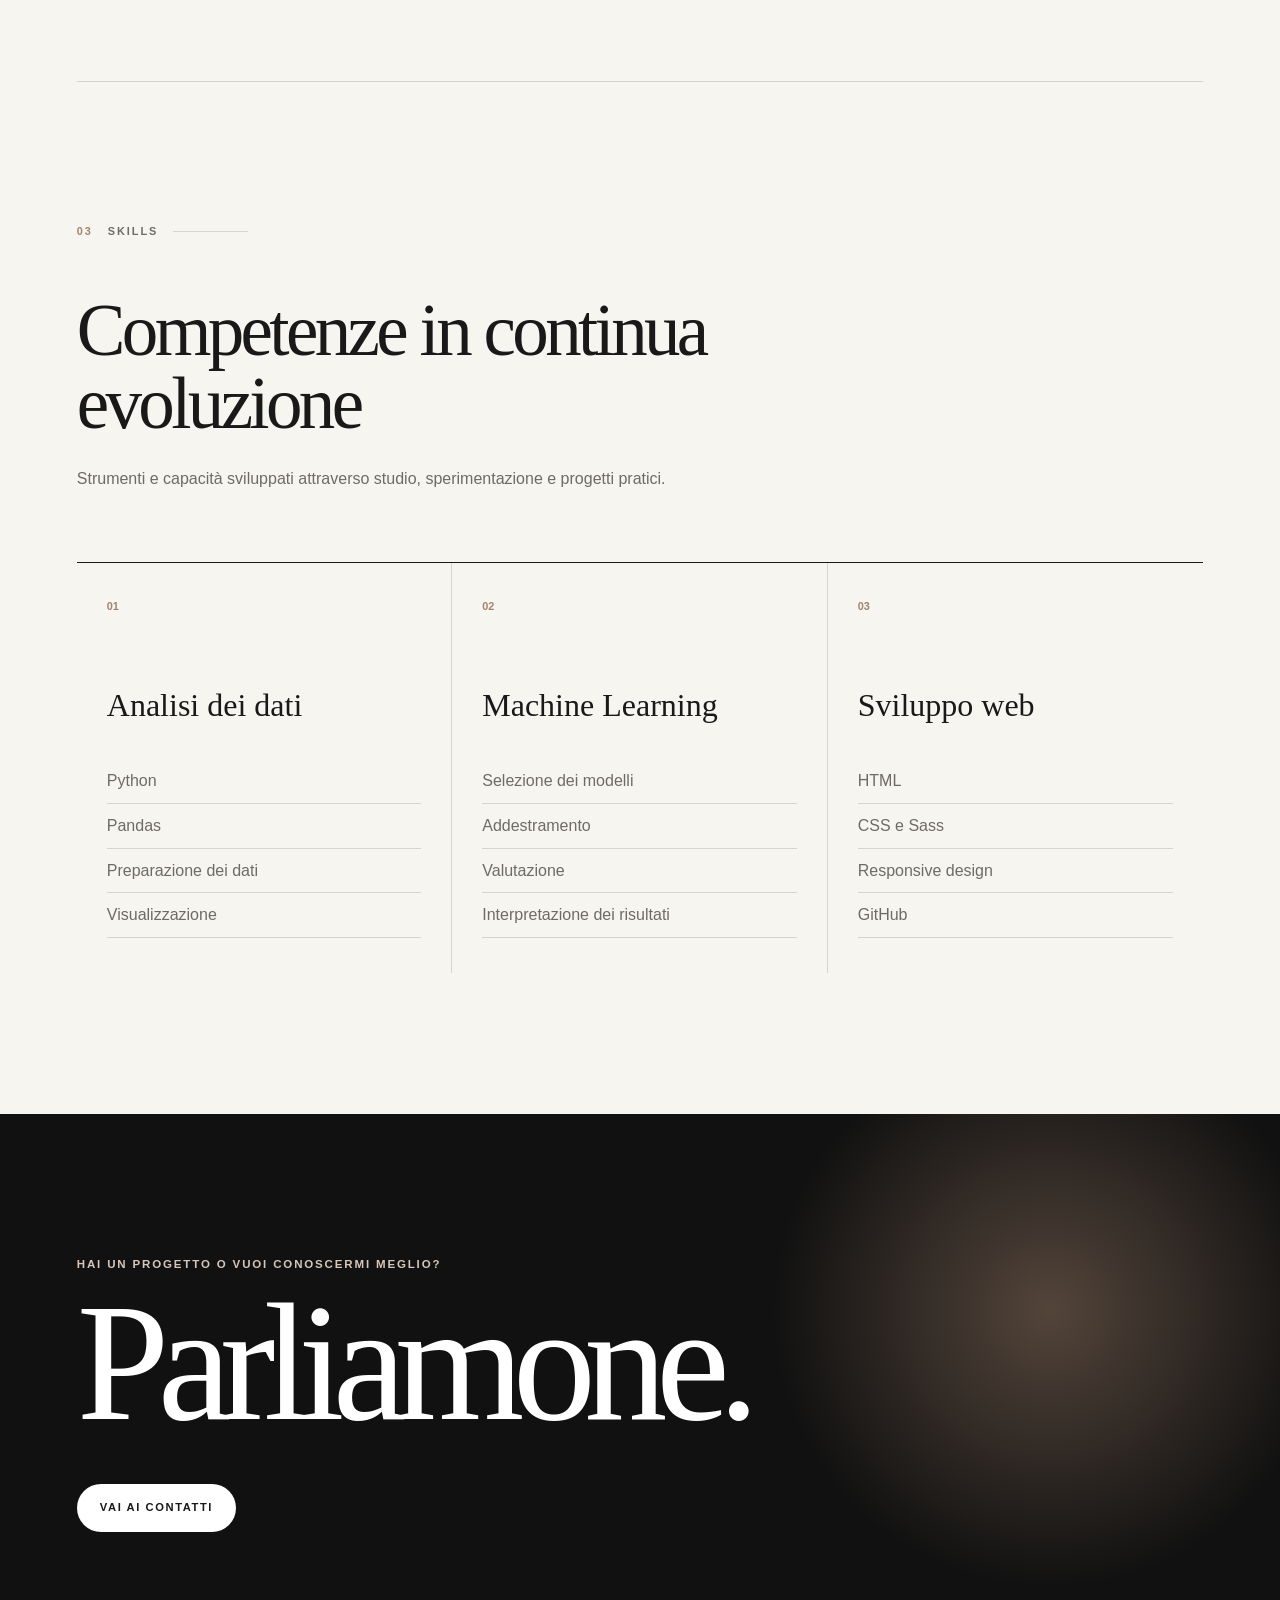
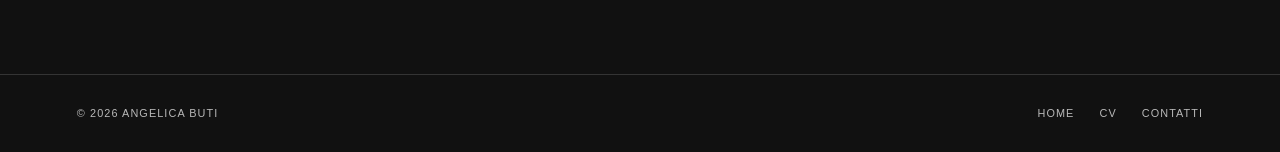
==== commit 4df465a5: "Rimozione nome duplicato dalla Hero" ====
--- a/index.html
+++ b/index.html
@@ -60,9 +60,6 @@
         Personal Portfolio · 2026
       </div>
 
-      <div class="hero-top hero-top-right">
-        Angelica Buti
-      </div>
 
       <div class="hero-content">
 
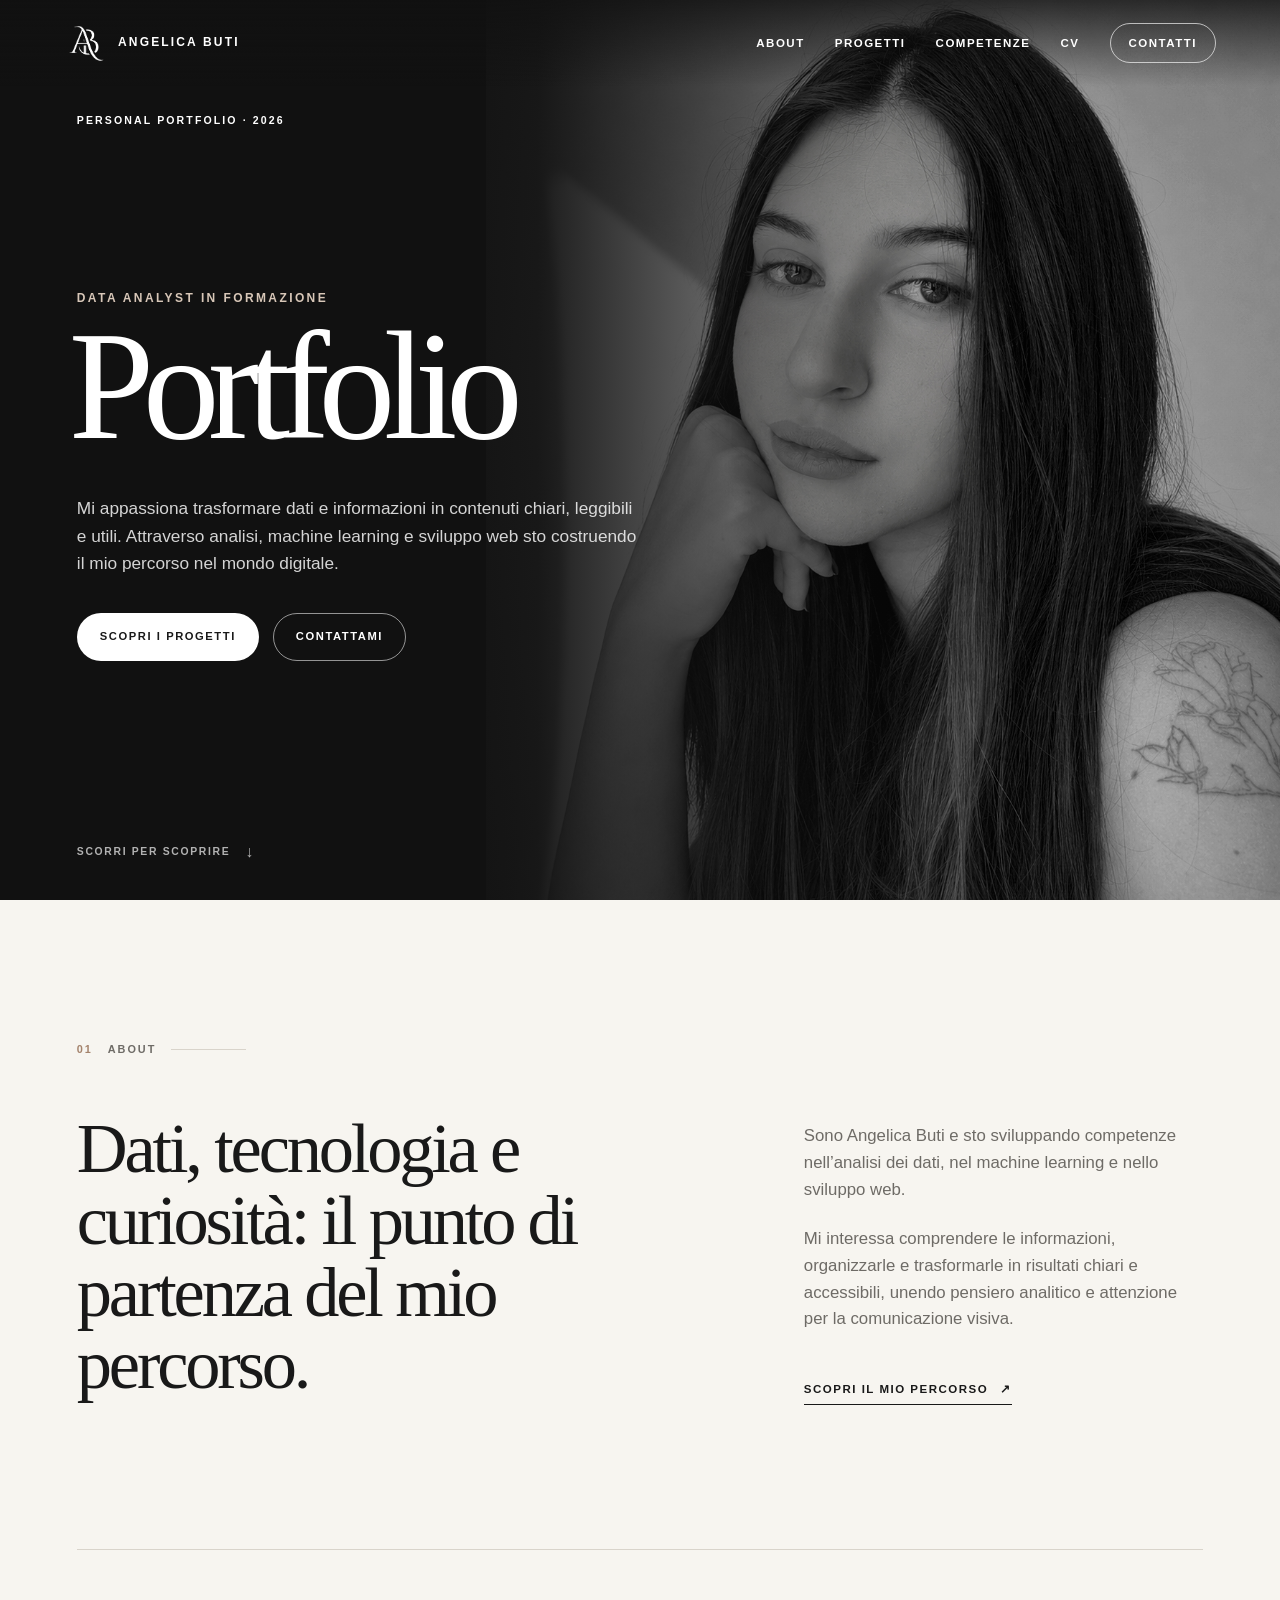
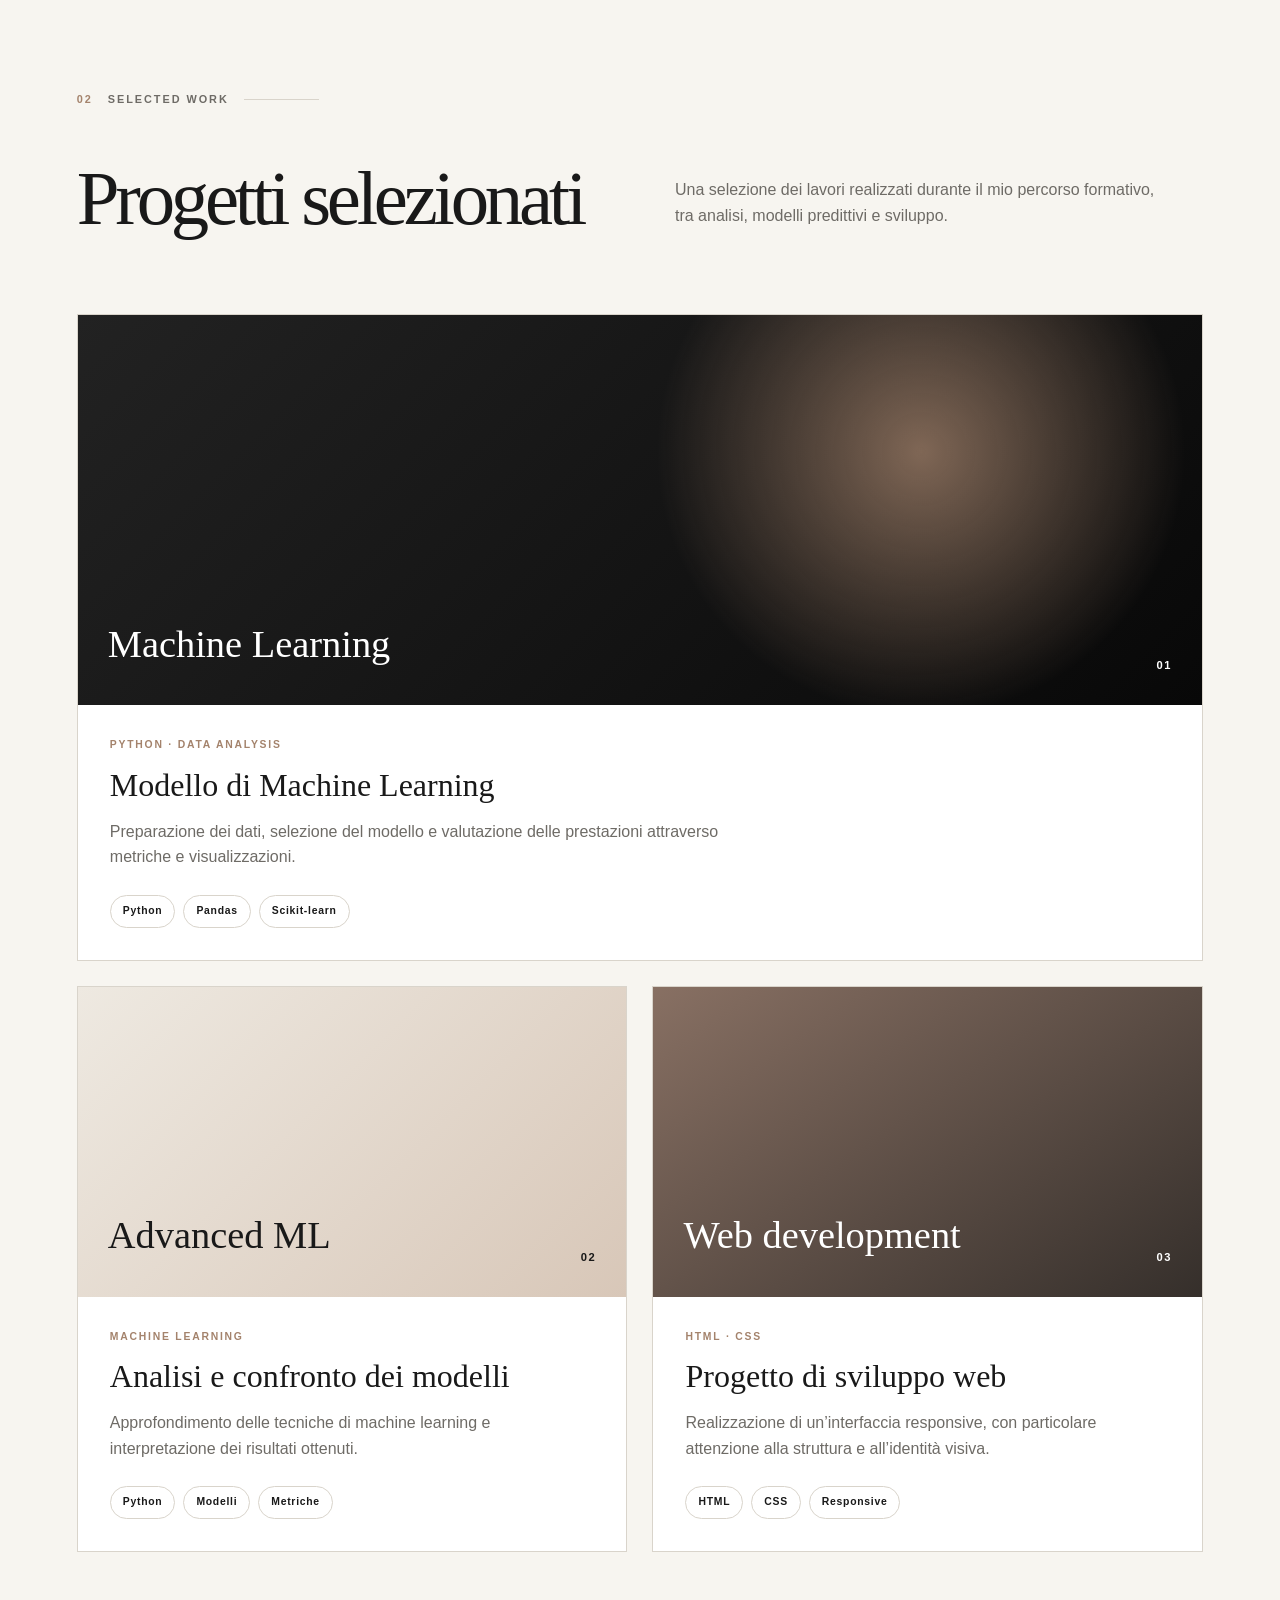
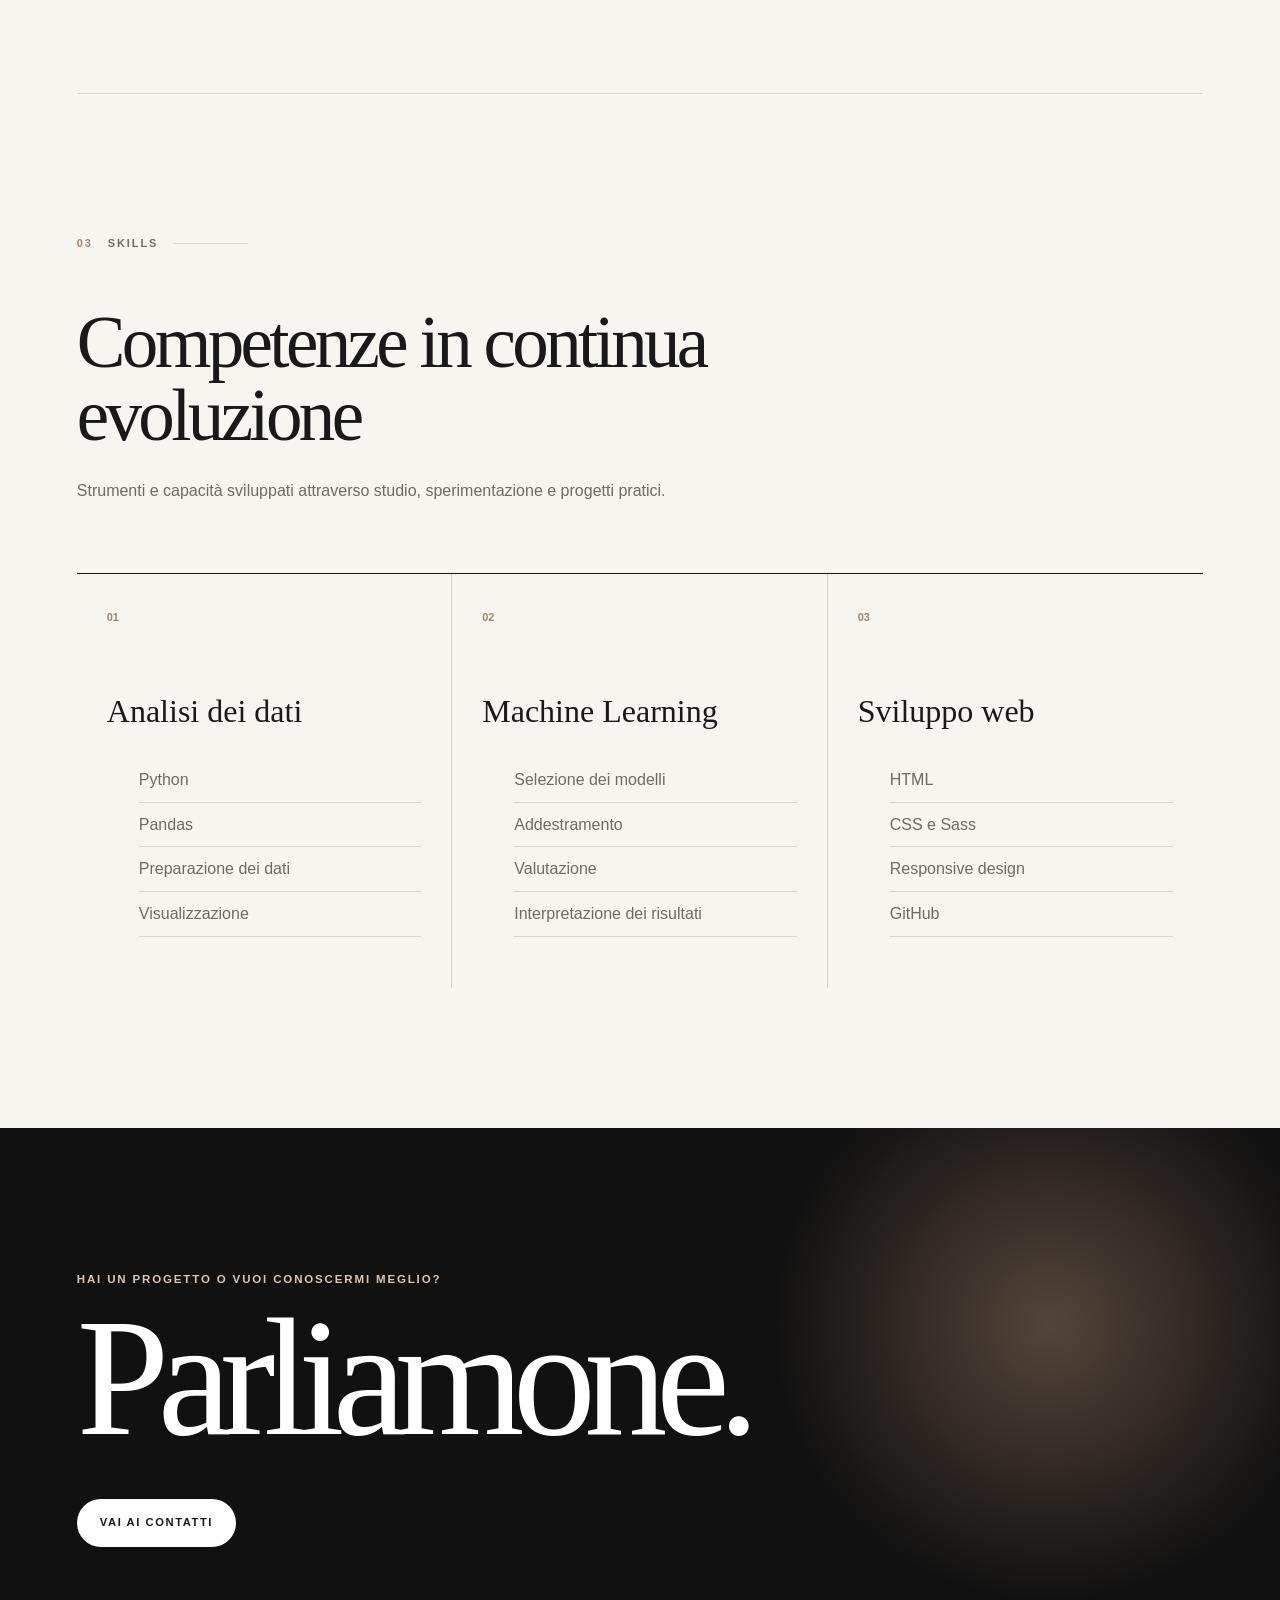
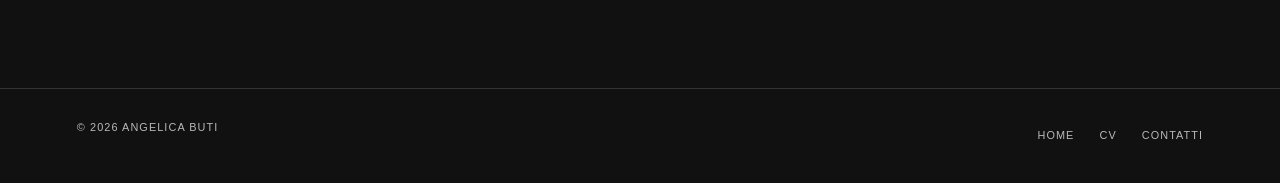
==== commit 7c35d930: "Aggiunta di Bootstrap alle pagine" ====
--- a/index.html
+++ b/index.html
@@ -20,7 +20,15 @@
   <title>Portfolio | Angelica Buti</title>
 
   <link rel="icon" type="image/png" href="img/favicon.png">
-  <link rel="stylesheet" href="css/style.css">
+
+<link
+  href="https://cdn.jsdelivr.net/npm/bootstrap@5.3.8/dist/css/bootstrap.min.css"
+  rel="stylesheet"
+  integrity="sha384-sRIl4kxILFvY47J16cr9ZwB07vP4J8+LH7qKQnuqkuIAvNWLzeN8tE5YBujZqJLB"
+  crossorigin="anonymous"
+>
+
+<link rel="stylesheet" href="css/style.css">
 </head>
 
 <body class="home-page">
@@ -32,7 +40,7 @@
   <span>Angelica Buti</span>
 </a>
 
-    <nav class="nav-links" aria-label="Navigazione principale">
+    <nav class="nav-links d-flex" aria-label="Navigazione principale">
       <a href="#chi-sono">About</a>
       <a href="#progetti">Progetti</a>
       <a href="#competenze">Competenze</a>
